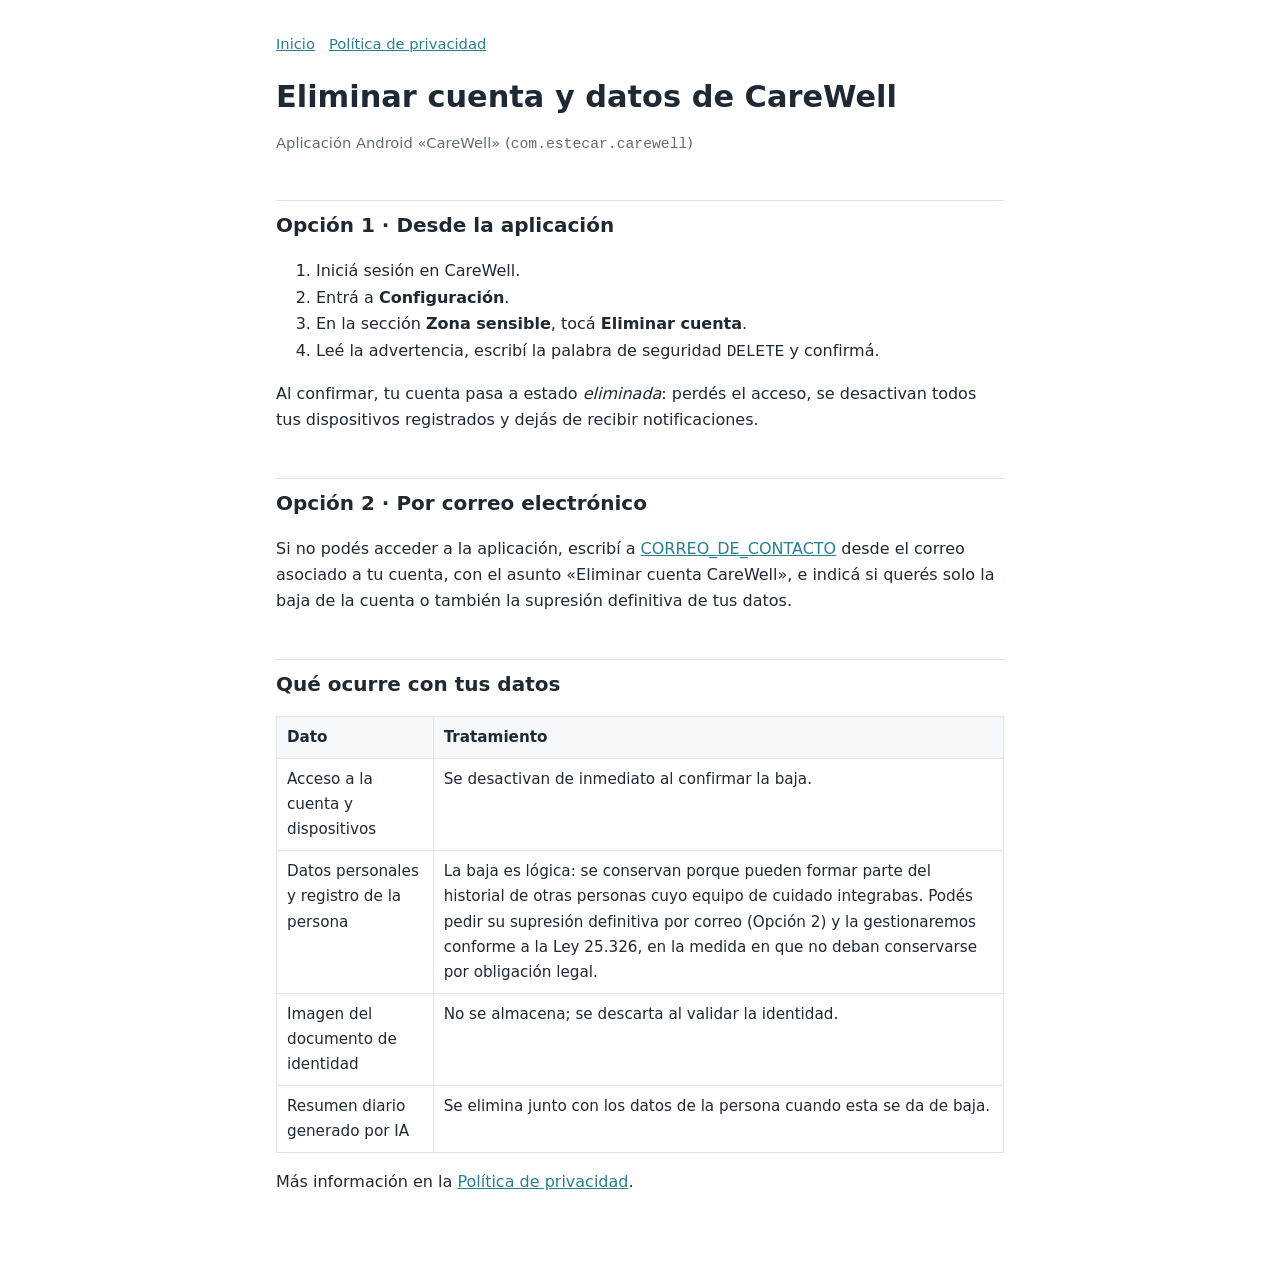
==== eliminar-cuenta.html @ 145cd082 "feat: política de privacidad y eliminación de cuenta de CareWell Co-Authored-By: Claude Sonnet 5.5 <" ====
<!doctype html>
<html lang="es">
<head>
<meta charset="utf-8">
<meta name="viewport" content="width=device-width, initial-scale=1">
<title>Eliminar cuenta y datos — CareWell</title>
<meta name="description" content="Cómo eliminar tu cuenta de CareWell y solicitar la supresión de tus datos personales.">
<link rel="stylesheet" href="style.css">
</head>
<body>
<main>
  <nav class="top"><a href="index.html">Inicio</a><a href="privacidad.html">Política de privacidad</a></nav>

  <h1>Eliminar cuenta y datos de CareWell</h1>
  <p class="meta">Aplicación Android «CareWell» (<code>com.estecar.carewell</code>)</p>

  <h2>Opción 1 · Desde la aplicación</h2>
  <ol>
    <li>Iniciá sesión en CareWell.</li>
    <li>Entrá a <strong>Configuración</strong>.</li>
    <li>En la sección <strong>Zona sensible</strong>, tocá <strong>Eliminar cuenta</strong>.</li>
    <li>Leé la advertencia, escribí la palabra de seguridad <code>DELETE</code> y confirmá.</li>
  </ol>
  <p>Al confirmar, tu cuenta pasa a estado <em>eliminada</em>: perdés el acceso, se desactivan todos tus dispositivos registrados y dejás de recibir notificaciones.</p>

  <h2>Opción 2 · Por correo electrónico</h2>
  <p>Si no podés acceder a la aplicación, escribí a <a href="mailto:CORREO_DE_CONTACTO">CORREO_DE_CONTACTO</a> desde el correo asociado a tu cuenta, con el asunto «Eliminar cuenta CareWell», e indicá si querés solo la baja de la cuenta o también la supresión definitiva de tus datos.</p>

  <h2>Qué ocurre con tus datos</h2>
  <table>
    <thead><tr><th>Dato</th><th>Tratamiento</th></tr></thead>
    <tbody>
      <tr><td>Acceso a la cuenta y dispositivos</td><td>Se desactivan de inmediato al confirmar la baja.</td></tr>
      <tr><td>Datos personales y registro de la persona</td><td>La baja es lógica: se conservan porque pueden formar parte del historial de otras personas cuyo equipo de cuidado integrabas. Podés pedir su supresión definitiva por correo (Opción 2) y la gestionaremos conforme a la Ley 25.326, en la medida en que no deban conservarse por obligación legal.</td></tr>
      <tr><td>Imagen del documento de identidad</td><td>No se almacena; se descarta al validar la identidad.</td></tr>
      <tr><td>Resumen diario generado por IA</td><td>Se elimina junto con los datos de la persona cuando esta se da de baja.</td></tr>
    </tbody>
  </table>
  <p>Más información en la <a href="privacidad.html">Política de privacidad</a>.</p>
</main>
</body>
</html>
---- style.css ----
:root {
  --bg: #ffffff;
  --fg: #1f2933;
  --muted: #5f6c7b;
  --accent: #2a7f8e;
  --border: #e1e6eb;
  --card: #f6f9fb;
}
@media (prefers-color-scheme: dark) {
  :root {
    --bg: #14181c;
    --fg: #e6ebf0;
    --muted: #9aa7b4;
    --accent: #5fc0d0;
    --border: #2b333b;
    --card: #1c2228;
  }
}
* { box-sizing: border-box; }
body {
  margin: 0;
  background: var(--bg);
  color: var(--fg);
  font: 16px/1.65 system-ui, -apple-system, "Segoe UI", Roboto, sans-serif;
}
main { max-width: 760px; margin: 0 auto; padding: 32px 16px 64px; }
h1 { font-size: 1.9rem; line-height: 1.25; margin: 0 0 4px; }
h2 { font-size: 1.25rem; margin: 2.2em 0 .5em; padding-top: .4em; border-top: 1px solid var(--border); }
h3 { font-size: 1.05rem; margin: 1.4em 0 .3em; }
a { color: var(--accent); }
.meta { color: var(--muted); font-size: .92rem; margin-bottom: 1.5em; }
.card { background: var(--card); border: 1px solid var(--border); border-radius: 10px; padding: 14px 18px; margin: 1.2em 0; }
table { border-collapse: collapse; width: 100%; margin: 1em 0; font-size: .95rem; }
th, td { border: 1px solid var(--border); padding: 8px 10px; text-align: left; vertical-align: top; }
th { background: var(--card); }
@media (max-width: 560px) { table { display: block; overflow-x: auto; } }
nav.top { font-size: .92rem; margin-bottom: 1.5em; }
nav.top a { margin-right: 14px; }
footer { margin-top: 3em; color: var(--muted); font-size: .88rem; }
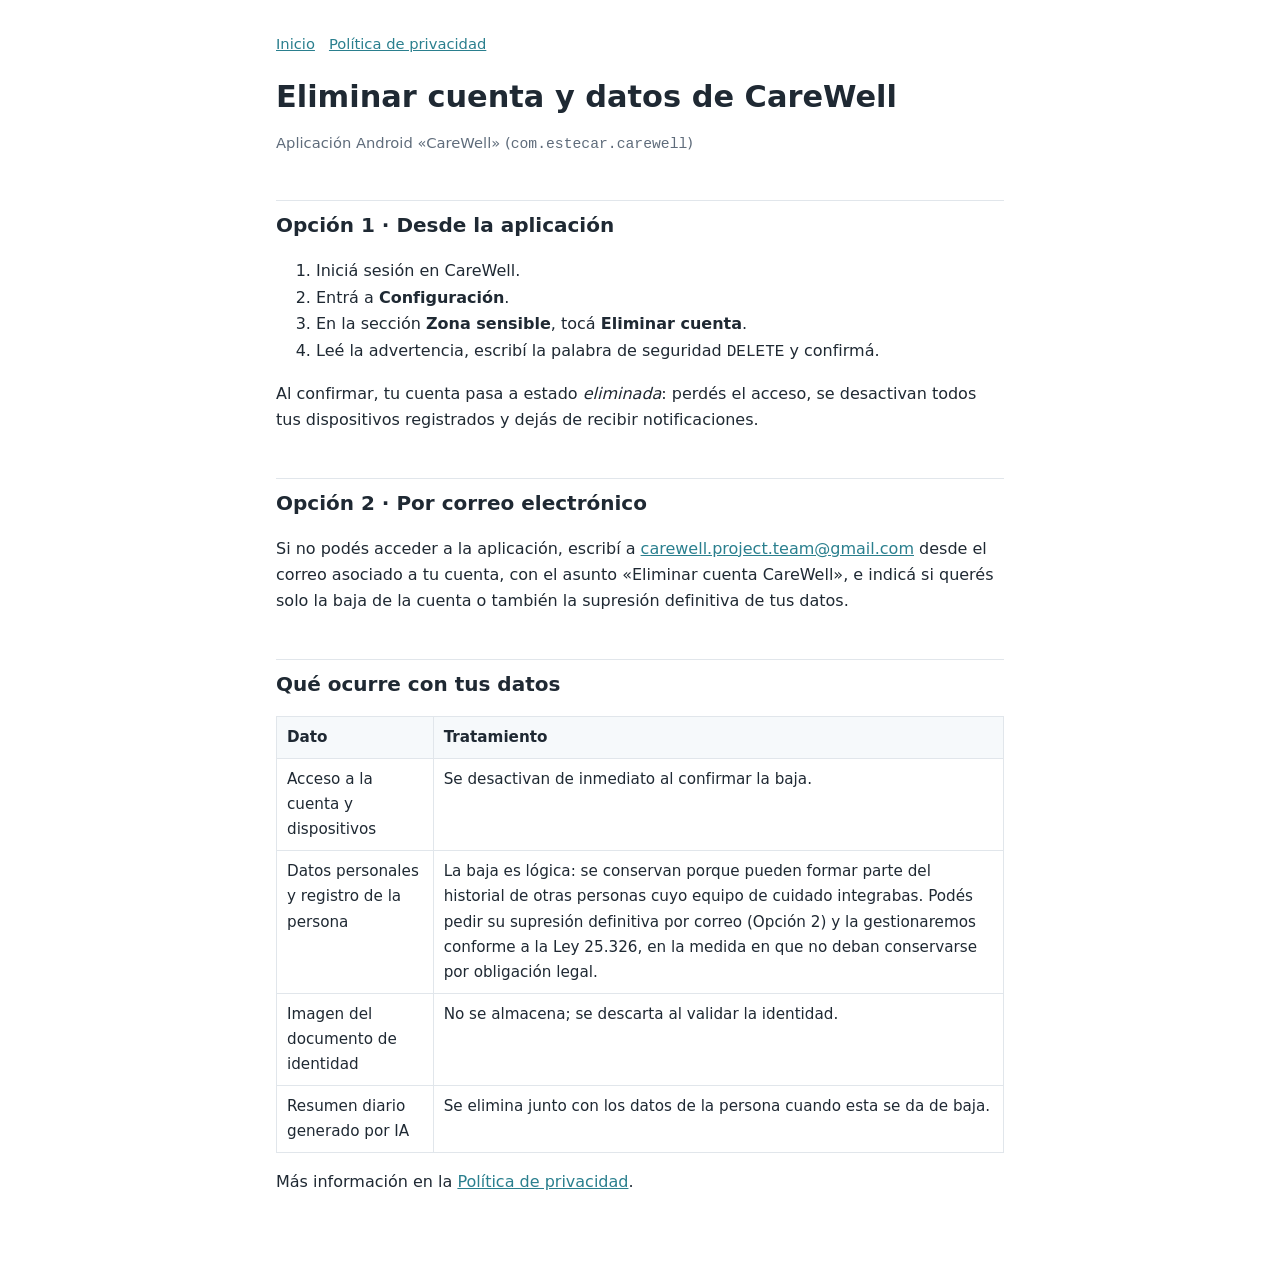
==== commit 406c21ed: "fix: correo de contacto en la política de privacidad Co-Authored-By: Claude Sonnet 5.5 <noreply@anth" ====
--- a/eliminar-cuenta.html
+++ b/eliminar-cuenta.html
@@ -24,7 +24,7 @@
   <p>Al confirmar, tu cuenta pasa a estado <em>eliminada</em>: perdés el acceso, se desactivan todos tus dispositivos registrados y dejás de recibir notificaciones.</p>
 
   <h2>Opción 2 · Por correo electrónico</h2>
-  <p>Si no podés acceder a la aplicación, escribí a <a href="mailto:CORREO_DE_CONTACTO">CORREO_DE_CONTACTO</a> desde el correo asociado a tu cuenta, con el asunto «Eliminar cuenta CareWell», e indicá si querés solo la baja de la cuenta o también la supresión definitiva de tus datos.</p>
+  <p>Si no podés acceder a la aplicación, escribí a <a href="mailto:carewell.project.team@gmail.com">carewell.project.team@gmail.com</a> desde el correo asociado a tu cuenta, con el asunto «Eliminar cuenta CareWell», e indicá si querés solo la baja de la cuenta o también la supresión definitiva de tus datos.</p>
 
   <h2>Qué ocurre con tus datos</h2>
   <table>
